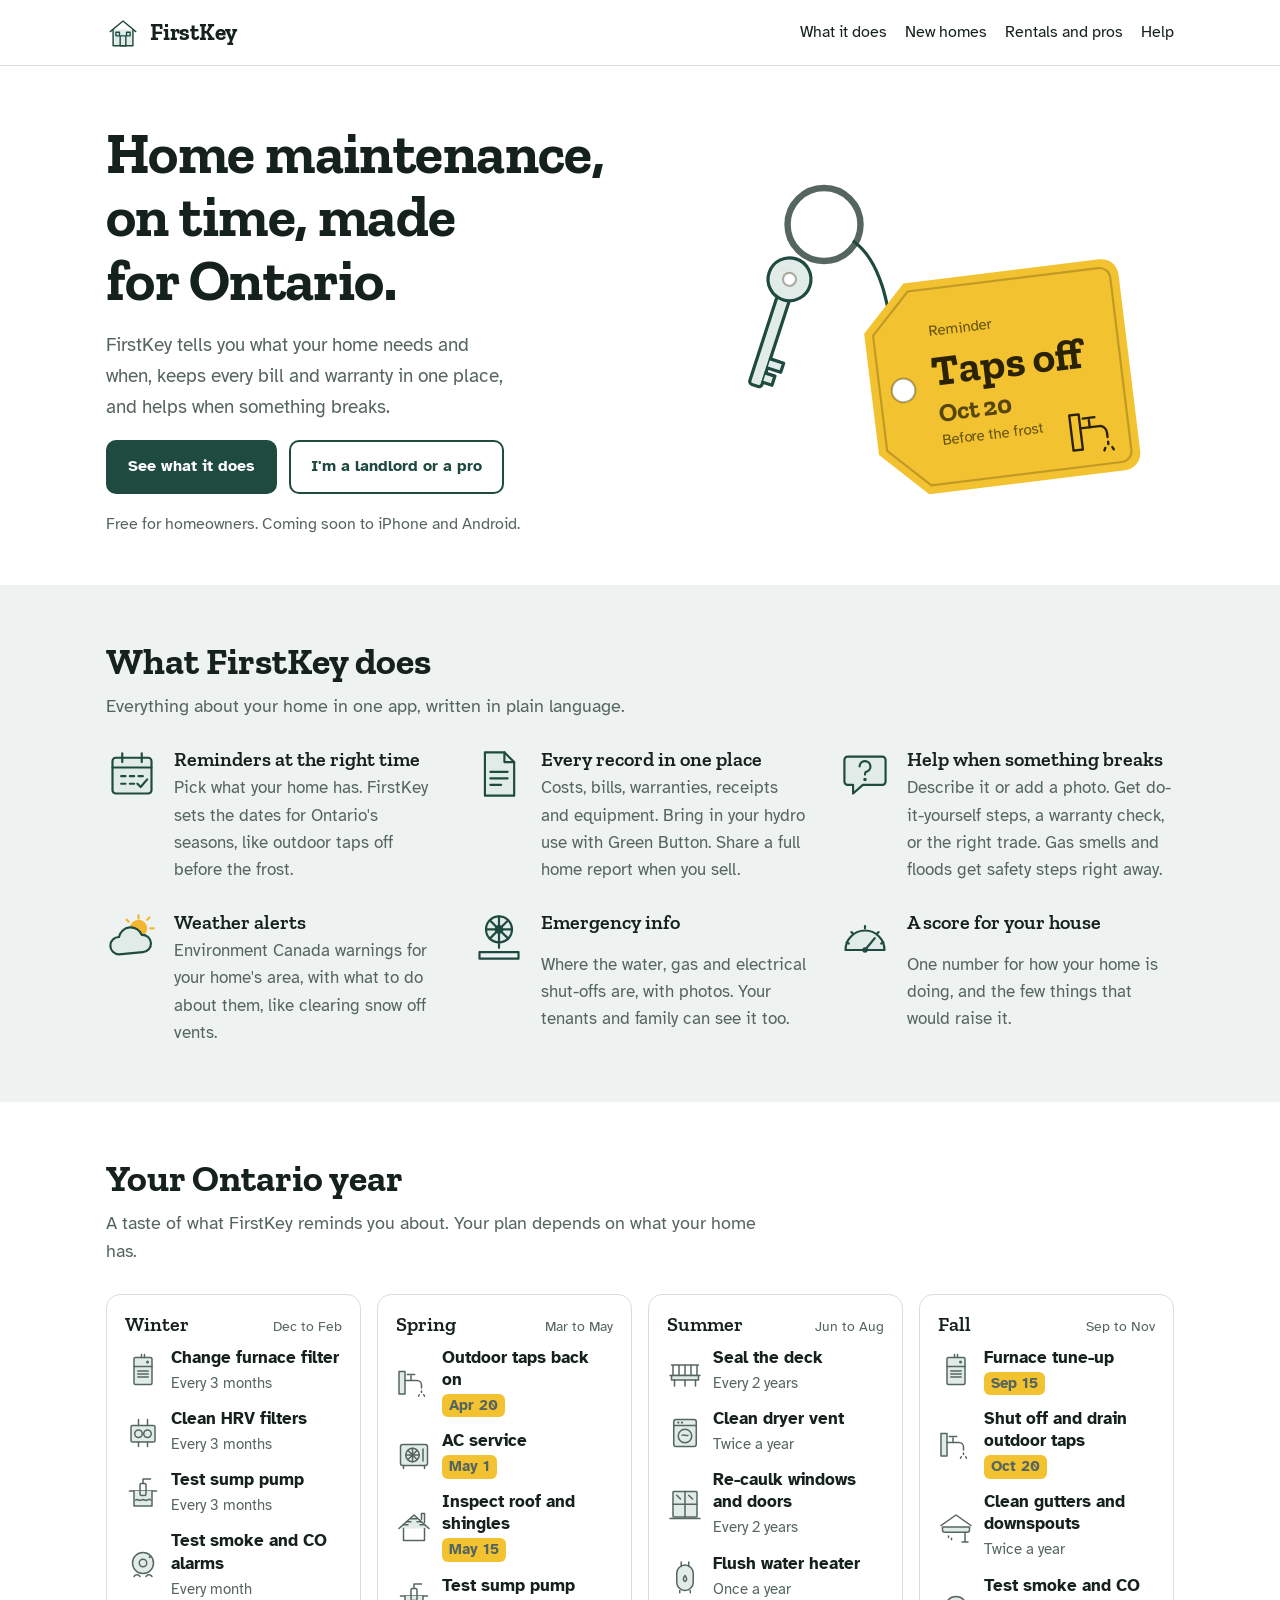
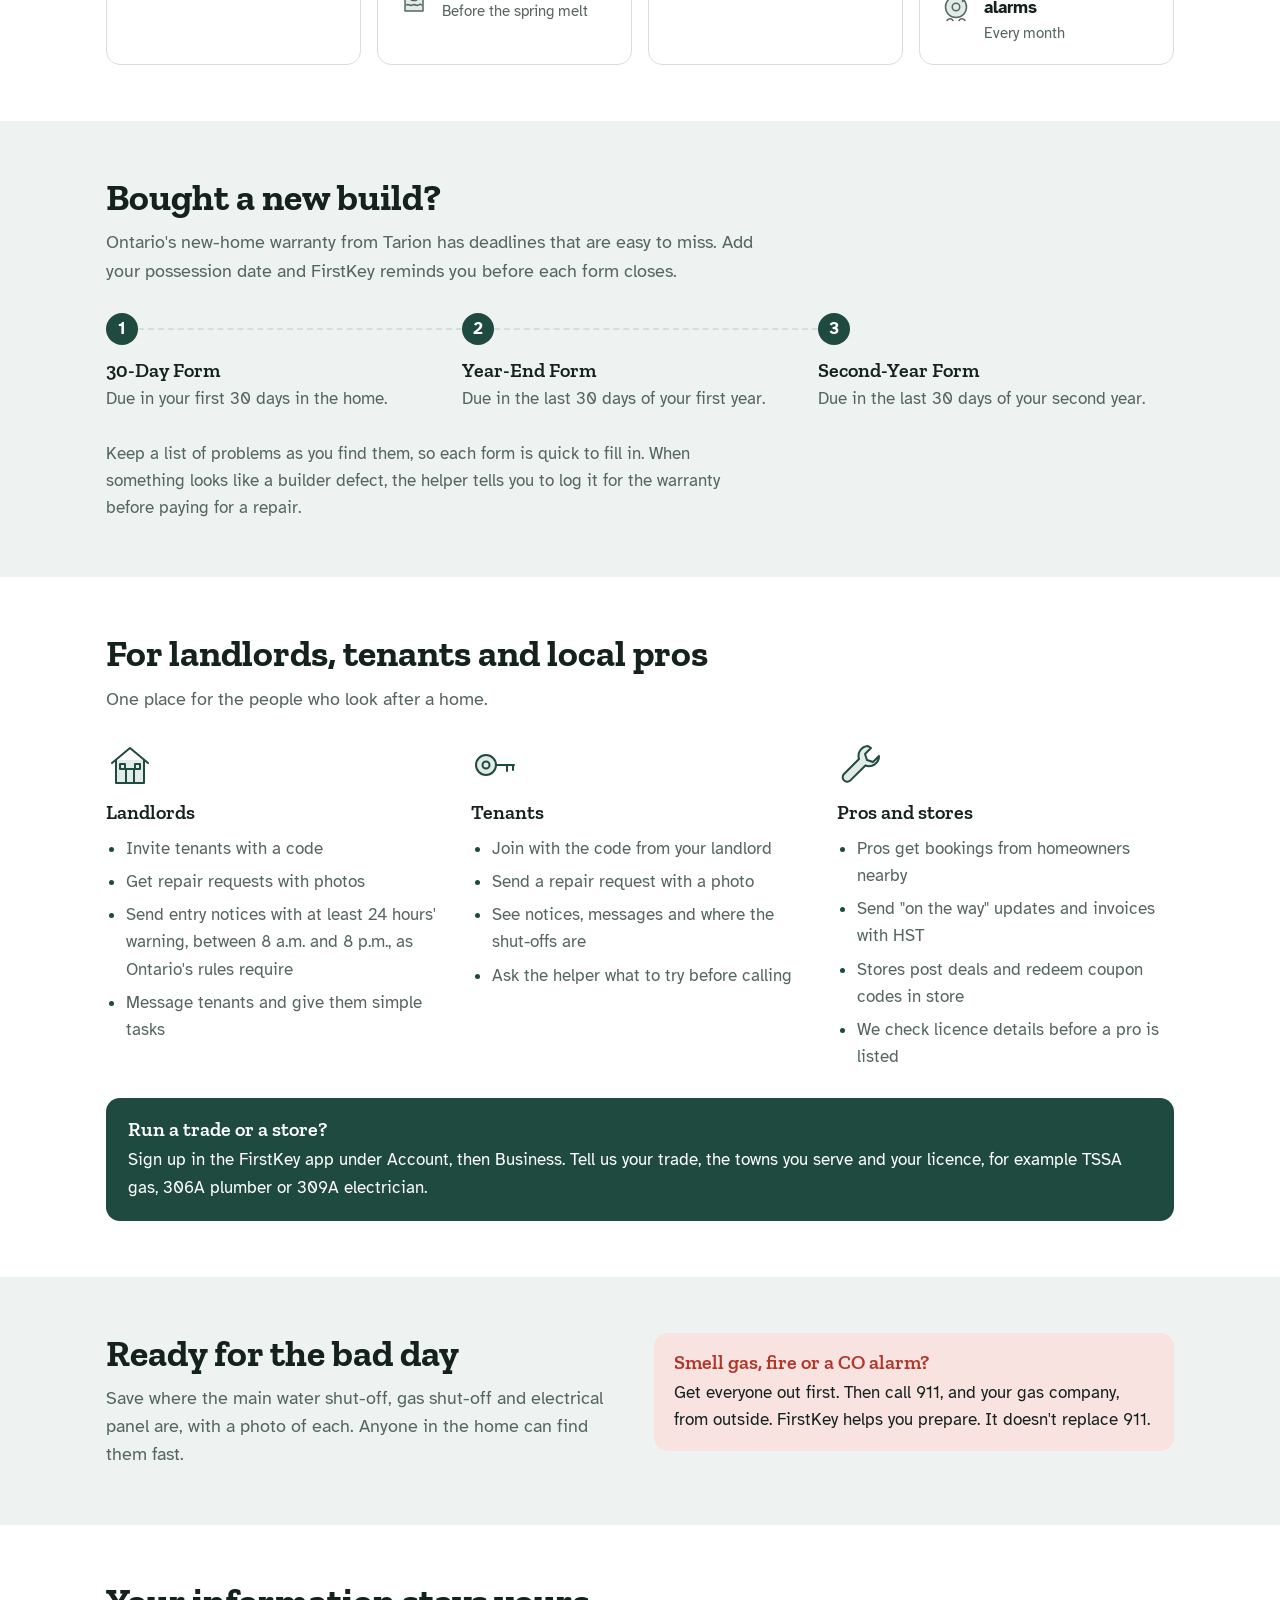
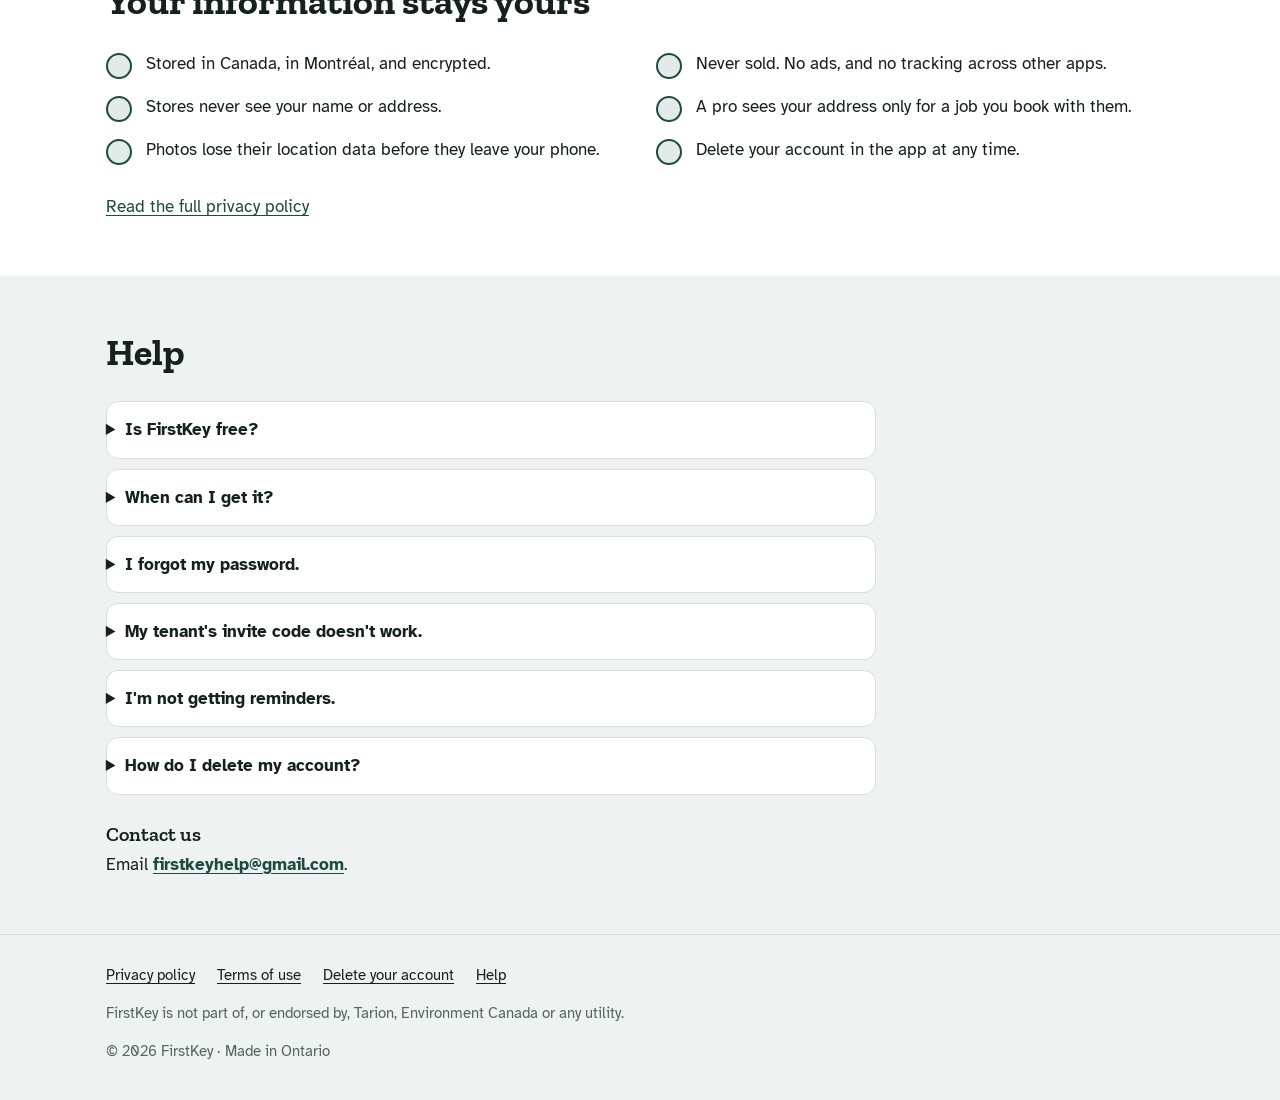
==== index.html @ ac02594d "FirstKey website: home, privacy policy, terms, delete account Co-Authored-By: Claude Opus 5.5 <norep" ====
<!doctype html>
<html lang="en-CA">
<head>
<meta charset="utf-8">
<meta name="viewport" content="width=device-width, initial-scale=1, viewport-fit=cover">
<title>FirstKey</title>
<meta name="description" content="FirstKey reminds Ontario homeowners what their home needs and when, keeps every record in one place, and helps when something breaks. Free for homeowners.">
<link rel="preconnect" href="https://fonts.googleapis.com">
<link rel="preconnect" href="https://fonts.gstatic.com" crossorigin>
<link rel="stylesheet" href="https://fonts.googleapis.com/css2?family=Atkinson+Hyperlegible:wght@400;700&family=Zilla+Slab:wght@500;600;700&display=swap">
<link rel="stylesheet" href="site.css">
<style>
  /* Home page only. */
  .hero .wrap { display: grid; grid-template-columns: minmax(0, 1.1fr) minmax(0, 0.9fr); gap: 32px; align-items: center; padding-block: 56px 48px; }
  .hero .lead { display: grid; gap: 18px; }
  .hero p.sub { font-size: 1.2rem; color: var(--muted); max-width: 34ch; }
  .hero .ctas { display: flex; flex-wrap: wrap; gap: 12px; }
  .hero .soon { color: var(--muted); font-size: 0.98rem; }
  .tag-art { width: 100%; max-width: 440px; justify-self: center; height: auto; }
  .tag-art .tag { fill: var(--tag); }
  .tag-art .tag-edge { fill: none; stroke: var(--tag-ink); stroke-opacity: 0.25; stroke-width: 2; }
  .tag-art .hole { fill: var(--paper); stroke: var(--tag-ink); stroke-opacity: 0.35; stroke-width: 2; }
  .tag-art .cord { fill: none; stroke: var(--spruce); stroke-width: 3; stroke-linecap: round; }
  .tag-art .ring { fill: none; stroke: var(--muted); stroke-width: 6; }
  .tag-art .key { fill: var(--spruce-soft); stroke: var(--spruce); stroke-width: 3; stroke-linejoin: round; stroke-linecap: round; }
  .tag-art .big { font-family: var(--display); font-weight: 700; font-size: 40px; fill: var(--tag-ink); }
  .tag-art .small { font-family: var(--display); font-weight: 700; font-size: 24px; fill: var(--tag-ink); fill-opacity: 0.78; }
  .tag-art .mini { font-family: var(--body); font-size: 14px; fill: var(--tag-ink); fill-opacity: 0.7; }
  .tag-art .tap * { fill: none; stroke: var(--tag-ink); stroke-width: 2; stroke-linecap: round; stroke-linejoin: round; }
  @media (prefers-reduced-motion: no-preference) {
    .tag-art .swing { transform-origin: 96px 62px; animation: swing 2.4s ease-out 0.2s 1 both; }
    @keyframes swing { 0% { transform: rotate(-9deg); } 35% { transform: rotate(5deg); } 65% { transform: rotate(-2deg); } 100% { transform: rotate(0deg); } }
  }

  section { scroll-margin-top: 12px; }
  .band { background: var(--mist); }
  .block { padding-block: 56px; display: grid; gap: 28px; }
  .block > header { display: grid; gap: 10px; max-width: 60ch; }
  .block > header p { color: var(--muted); font-size: 1.1rem; }

  .features { display: grid; grid-template-columns: repeat(3, minmax(0, 1fr)); gap: 28px 32px; }
  .feature { display: grid; grid-template-columns: 52px minmax(0, 1fr); gap: 4px 16px; align-items: start; }
  .feature .draw { width: 52px; height: 52px; grid-row: span 2; }
  .feature p { color: var(--muted); }

  .seasons { display: grid; grid-template-columns: repeat(4, minmax(0, 1fr)); gap: 16px; }
  .season { background: var(--paper); border: 1px solid var(--line); border-radius: 14px; padding: 18px; display: grid; gap: 12px; align-content: start; }
  .season h3 { display: flex; align-items: baseline; justify-content: space-between; gap: 8px; }
  .season h3 small { font-family: var(--body); font-weight: 400; font-size: 0.85rem; color: var(--muted); }
  .season ul { list-style: none; margin: 0; padding: 0; display: grid; gap: 12px; }
  .season li { display: grid; grid-template-columns: 36px minmax(0, 1fr); gap: 10px; align-items: center; }
  .season li .draw { width: 36px; height: 36px; }
  .season li b { display: block; font-weight: 700; line-height: 1.3; }
  .season li span { color: var(--muted); font-size: 0.92rem; }
  .when { display: inline-block; background: var(--tag); color: var(--tag-ink); border-radius: 6px; padding: 0 7px; font-weight: 700; font-size: 0.85rem; }

  .tarion { list-style: none; margin: 0; padding: 0; display: grid; grid-template-columns: repeat(3, minmax(0, 1fr)); gap: 0; counter-reset: form; }
  .tarion li { position: relative; padding: 46px 18px 0 0; display: grid; gap: 4px; counter-increment: form; }
  .tarion li::before { content: counter(form); position: absolute; top: 0; left: 0; width: 32px; height: 32px; border-radius: 50%; background: var(--spruce); color: var(--on-spruce); display: grid; place-items: center; font-weight: 700; z-index: 1; }
  .tarion li::after { content: ""; position: absolute; top: 15px; left: 32px; right: 0; border-top: 2px dashed var(--line); }
  .tarion li:last-child::after { display: none; }
  .tarion p { color: var(--muted); }

  .split { display: grid; grid-template-columns: repeat(3, minmax(0, 1fr)); gap: 28px; }
  .who { display: grid; gap: 12px; align-content: start; }
  .who .draw { width: 48px; height: 48px; }
  .who ul { margin: 0; padding-left: 1.2em; display: grid; gap: 6px; color: var(--muted); }
  .who li::marker { color: var(--spruce); }
  .join { background: var(--spruce); color: var(--on-spruce); border-radius: 14px; padding: 20px 22px; display: grid; gap: 6px; }
  .join h3 { color: var(--on-spruce); }

  .sos { display: grid; grid-template-columns: minmax(0, 1fr) minmax(0, 1fr); gap: 28px; align-items: start; }
  .sos .alert { background: var(--alert-soft); border-radius: 14px; padding: 18px 20px; display: grid; gap: 6px; }
  .sos .alert h3 { color: var(--alert); }

  .promise { list-style: none; margin: 0; padding: 0; display: grid; grid-template-columns: repeat(2, minmax(0, 1fr)); gap: 14px 32px; }
  .promise li { display: grid; grid-template-columns: 28px minmax(0, 1fr); gap: 12px; align-items: start; }
  .promise li::before { content: ""; width: 22px; height: 22px; margin-top: 3px; border-radius: 50%; background: var(--spruce-soft); border: 2px solid var(--spruce);
    -webkit-mask: none; box-shadow: inset 0 0 0 4px var(--spruce-soft); }

  .faq { display: grid; gap: 10px; max-width: 70ch; }
  .faq details { border: 1px solid var(--line); border-radius: 12px; background: var(--paper); padding: 0 18px; }
  .faq summary { cursor: pointer; font-weight: 700; padding: 14px 0; list-style-position: outside; }
  .faq details p { padding-bottom: 16px; color: var(--muted); }
  .faq details[open] summary { color: var(--spruce); }

  @media (max-width: 900px) {
    .features, .split { grid-template-columns: repeat(2, minmax(0, 1fr)); }
    .seasons { grid-template-columns: repeat(2, minmax(0, 1fr)); }
  }
  @media (max-width: 680px) {
    .hero .wrap { grid-template-columns: minmax(0, 1fr); padding-block: 36px 32px; }
    .tag-art { max-width: 340px; }
    .features, .split, .seasons, .sos, .promise { grid-template-columns: minmax(0, 1fr); }
    .tarion { grid-template-columns: minmax(0, 1fr); gap: 18px; }
    .tarion li { padding: 0 0 0 48px; min-height: 32px; }
    .tarion li::after { display: none; }
    .block { padding-block: 44px; }
  }
</style>

</head>
<body>
<header class="top">
  <div class="wrap">
    <a class="brand" href="./" aria-label="FirstKey home">
      <span class="draw" data-draw="house"></span><span>FirstKey</span>
    </a>
    <nav class="nav" aria-label="Main">
      <a href="#features">What it does</a>
      <a href="#new-homes">New homes</a>
      <a href="#rentals">Rentals and pros</a>
      <a href="#help">Help</a>
    </nav>
  </div>
</header>

<main>
  <section class="hero">
    <div class="wrap">
      <div class="lead">
        <h1>Home maintenance, on time, made for Ontario.</h1>
        <p class="sub">FirstKey tells you what your home needs and when, keeps every bill and warranty in one place, and helps when something breaks.</p>
        <div class="ctas">
          <a class="btn solid" href="#features">See what it does</a>
          <a class="btn" href="#rentals">I'm a landlord or a pro</a>
        </div>
        <p class="soon">Free for homeowners. Coming soon to iPhone and Android.</p>
      </div>

      <svg class="tag-art" viewBox="0 0 410 320" role="img" aria-label="A yellow key tag on a key ring. It reads: Reminder. Taps off, October 20, before the frost.">
        <circle class="ring" cx="96" cy="62" r="34"/>
        <g class="swing">
          <g transform="translate(70 94) rotate(18)">
            <rect class="key" x="-6" y="38" width="12" height="86" rx="3"/>
            <path class="key" d="M6 96h13v9H6M6 110h9v9H6"/>
            <circle class="key" cx="0" cy="20" r="20"/>
            <circle class="hole" cx="0" cy="20" r="6"/>
          </g>
          <path class="cord" d="M124 78 C160 104 158 176 170 216"/>
          <g transform="translate(128 120) rotate(-7)">
            <path class="tag" d="M0 44 L42 2 H226 a16 16 0 0 1 16 16 V184 a16 16 0 0 1 -16 16 H42 L0 158 Z"/>
            <path class="tag-edge" d="M8 47 L45 10 H224 a10 10 0 0 1 10 10 V182 a10 10 0 0 1 -10 10 H45 L8 155 Z"/>
            <circle class="hole" cx="30" cy="101" r="11"/>
            <text class="mini" x="60" y="54">Reminder</text>
            <text class="big" x="58" y="100">Taps off</text>
            <text class="small" x="60" y="134">Oct 20</text>
            <text class="mini" x="60" y="156">Before the frost</text>
            <g class="tap" transform="translate(176 132) scale(1.1)">
              <rect x="4" y="10" width="8" height="30"/><path d="M12 22h16a6 6 0 0 1 6 6v4"/><path d="M20 22v-6M15 14h10"/><path d="M34 36v2M31 41l-1 2M37 41l1 2"/>
            </g>
          </g>
        </g>
      </svg>
    </div>
  </section>

  <section id="features" class="band">
    <div class="wrap block">
      <header>
        <h2>What FirstKey does</h2>
        <p>Everything about your home in one app, written in plain language.</p>
      </header>
      <div class="features">
        <div class="feature">
          <span class="draw" data-draw="calendar"></span>
          <h3>Reminders at the right time</h3>
          <p>Pick what your home has. FirstKey sets the dates for Ontario's seasons, like outdoor taps off before the frost.</p>
        </div>
        <div class="feature">
          <span class="draw" data-draw="doc"></span>
          <h3>Every record in one place</h3>
          <p>Costs, bills, warranties, receipts and equipment. Bring in your hydro use with Green Button. Share a full home report when you sell.</p>
        </div>
        <div class="feature">
          <span class="draw" data-draw="ask"></span>
          <h3>Help when something breaks</h3>
          <p>Describe it or add a photo. Get do-it-yourself steps, a warranty check, or the right trade. Gas smells and floods get safety steps right away.</p>
        </div>
        <div class="feature">
          <span class="draw" data-draw="weather"></span>
          <h3>Weather alerts</h3>
          <p>Environment Canada warnings for your home's area, with what to do about them, like clearing snow off vents.</p>
        </div>
        <div class="feature">
          <span class="draw" data-draw="valve"></span>
          <h3>Emergency info</h3>
          <p>Where the water, gas and electrical shut-offs are, with photos. Your tenants and family can see it too.</p>
        </div>
        <div class="feature">
          <span class="draw" data-draw="gauge"></span>
          <h3>A score for your house</h3>
          <p>One number for how your home is doing, and the few things that would raise it.</p>
        </div>
      </div>
    </div>
  </section>

  <section id="year">
    <div class="wrap block">
      <header>
        <h2>Your Ontario year</h2>
        <p>A taste of what FirstKey reminds you about. Your plan depends on what your home has.</p>
      </header>
      <div class="seasons">
        <div class="season">
          <h3>Winter <small>Dec to Feb</small></h3>
          <ul>
            <li><span class="draw" data-draw="furnace"></span><div><b>Change furnace filter</b><span>Every 3 months</span></div></li>
            <li><span class="draw" data-draw="hrv"></span><div><b>Clean HRV filters</b><span>Every 3 months</span></div></li>
            <li><span class="draw" data-draw="sump"></span><div><b>Test sump pump</b><span>Every 3 months</span></div></li>
            <li><span class="draw" data-draw="smoke"></span><div><b>Test smoke and CO alarms</b><span>Every month</span></div></li>
          </ul>
        </div>
        <div class="season">
          <h3>Spring <small>Mar to May</small></h3>
          <ul>
            <li><span class="draw" data-draw="taps"></span><div><b>Outdoor taps back on</b><span class="when">Apr 20</span></div></li>
            <li><span class="draw" data-draw="ac"></span><div><b>AC service</b><span class="when">May 1</span></div></li>
            <li><span class="draw" data-draw="roof"></span><div><b>Inspect roof and shingles</b><span class="when">May 15</span></div></li>
            <li><span class="draw" data-draw="sump"></span><div><b>Test sump pump</b><span>Before the spring melt</span></div></li>
          </ul>
        </div>
        <div class="season">
          <h3>Summer <small>Jun to Aug</small></h3>
          <ul>
            <li><span class="draw" data-draw="deck"></span><div><b>Seal the deck</b><span>Every 2 years</span></div></li>
            <li><span class="draw" data-draw="dryer"></span><div><b>Clean dryer vent</b><span>Twice a year</span></div></li>
            <li><span class="draw" data-draw="windows"></span><div><b>Re-caulk windows and doors</b><span>Every 2 years</span></div></li>
            <li><span class="draw" data-draw="heater"></span><div><b>Flush water heater</b><span>Once a year</span></div></li>
          </ul>
        </div>
        <div class="season">
          <h3>Fall <small>Sep to Nov</small></h3>
          <ul>
            <li><span class="draw" data-draw="furnace"></span><div><b>Furnace tune-up</b><span class="when">Sep 15</span></div></li>
            <li><span class="draw" data-draw="taps"></span><div><b>Shut off and drain outdoor taps</b><span class="when">Oct 20</span></div></li>
            <li><span class="draw" data-draw="gutters"></span><div><b>Clean gutters and downspouts</b><span>Twice a year</span></div></li>
            <li><span class="draw" data-draw="smoke"></span><div><b>Test smoke and CO alarms</b><span>Every month</span></div></li>
          </ul>
        </div>
      </div>
    </div>
  </section>

  <section id="new-homes" class="band">
    <div class="wrap block">
      <header>
        <h2>Bought a new build?</h2>
        <p>Ontario's new-home warranty from Tarion has deadlines that are easy to miss. Add your possession date and FirstKey reminds you before each form closes.</p>
      </header>
      <ol class="tarion">
        <li><h3>30-Day Form</h3><p>Due in your first 30 days in the home.</p></li>
        <li><h3>Year-End Form</h3><p>Due in the last 30 days of your first year.</p></li>
        <li><h3>Second-Year Form</h3><p>Due in the last 30 days of your second year.</p></li>
      </ol>
      <p style="color: var(--muted); max-width: 60ch;">Keep a list of problems as you find them, so each form is quick to fill in. When something looks like a builder defect, the helper tells you to log it for the warranty before paying for a repair.</p>
    </div>
  </section>

  <section id="rentals">
    <div class="wrap block">
      <header>
        <h2>For landlords, tenants and local pros</h2>
        <p>One place for the people who look after a home.</p>
      </header>
      <div class="split">
        <div class="who">
          <span class="draw" data-draw="house"></span>
          <h3>Landlords</h3>
          <ul>
            <li>Invite tenants with a code</li>
            <li>Get repair requests with photos</li>
            <li>Send entry notices with at least 24 hours' warning, between 8 a.m. and 8 p.m., as Ontario's rules require</li>
            <li>Message tenants and give them simple tasks</li>
          </ul>
        </div>
        <div class="who">
          <span class="draw" data-draw="key"></span>
          <h3>Tenants</h3>
          <ul>
            <li>Join with the code from your landlord</li>
            <li>Send a repair request with a photo</li>
            <li>See notices, messages and where the shut-offs are</li>
            <li>Ask the helper what to try before calling</li>
          </ul>
        </div>
        <div class="who" id="pros">
          <span class="draw" data-draw="wrench"></span>
          <h3>Pros and stores</h3>
          <ul>
            <li>Pros get bookings from homeowners nearby</li>
            <li>Send "on the way" updates and invoices with HST</li>
            <li>Stores post deals and redeem coupon codes in store</li>
            <li>We check licence details before a pro is listed</li>
          </ul>
        </div>
      </div>
      <div class="join">
        <h3>Run a trade or a store?</h3>
        <p>Sign up in the FirstKey app under Account, then Business. Tell us your trade, the towns you serve and your licence, for example TSSA gas, 306A plumber or 309A electrician.</p>
      </div>
    </div>
  </section>

  <section id="sos" class="band">
    <div class="wrap block">
      <div class="sos">
        <header style="display: grid; gap: 10px;">
          <h2>Ready for the bad day</h2>
          <p style="color: var(--muted); font-size: 1.1rem;">Save where the main water shut-off, gas shut-off and electrical panel are, with a photo of each. Anyone in the home can find them fast.</p>
        </header>
        <div class="alert">
          <h3>Smell gas, fire or a CO alarm?</h3>
          <p>Get everyone out first. Then call 911, and your gas company, from outside. FirstKey helps you prepare. It doesn't replace 911.</p>
        </div>
      </div>
    </div>
  </section>

  <section id="privacy">
    <div class="wrap block">
      <header>
        <h2>Your information stays yours</h2>
      </header>
      <ul class="promise">
        <li><span>Stored in Canada, in Montréal, and encrypted.</span></li>
        <li><span>Never sold. No ads, and no tracking across other apps.</span></li>
        <li><span>Stores never see your name or address.</span></li>
        <li><span>A pro sees your address only for a job you book with them.</span></li>
        <li><span>Photos lose their location data before they leave your phone.</span></li>
        <li><span>Delete your account in the app at any time.</span></li>
      </ul>
      <p><a href="privacy.html">Read the full privacy policy</a></p>
    </div>
  </section>

  <section id="help" class="band">
    <div class="wrap block">
      <header>
        <h2>Help</h2>
      </header>
      <div class="faq">
        <details>
          <summary>Is FirstKey free?</summary>
          <p>Yes, for homeowners. Plans for landlords with several homes and for property managers are coming. You'll always see the price before you pay anything.</p>
        </details>
        <details>
          <summary>When can I get it?</summary>
          <p>FirstKey is coming soon to the App Store and Google Play.</p>
        </details>
        <details>
          <summary>I forgot my password.</summary>
          <p>On the sign-in screen, tap "Forgot password?". We email you a 6-digit code to set a new one.</p>
        </details>
        <details>
          <summary>My tenant's invite code doesn't work.</summary>
          <p>Each code works once. Ask your landlord to send a new invite from the Tenants tab.</p>
        </details>
        <details>
          <summary>I'm not getting reminders.</summary>
          <p>Check that notifications for FirstKey are on in your phone's settings. You can also pick a maintenance day in the app, so reminders come on the day that suits you.</p>
        </details>
        <details>
          <summary>How do I delete my account?</summary>
          <p>In the app, go to Account, then Privacy &amp; security, then Delete my account. <a href="delete-account.html">See what gets deleted</a>.</p>
        </details>
      </div>
      <div style="display: grid; gap: 6px;">
        <h3>Contact us</h3>
        <p id="contact">Email <a class="contact" href="mailto:firstkeyhelp@gmail.com">firstkeyhelp@gmail.com</a>.</p>
      </div>
    </div>
  </section>
</main>

<footer class="foot">
  <div class="wrap">
    <nav aria-label="Site">
      <a href="privacy.html">Privacy policy</a>
      <a href="terms.html">Terms of use</a>
      <a href="delete-account.html">Delete your account</a>
      <a href="#help">Help</a>
    </nav>
    <p>FirstKey is not part of, or endorsed by, Tarion, Environment Canada or any utility.</p>
    <p>© 2026 FirstKey · Made in Ontario</p>
  </div>
</footer>

<script>
  // The app's line drawings, on a 48 by 48 grid. Lines use the text colour; ".f" is the soft fill.
  const D = {
    house: '<path d="M6 22L24 7l18 15"/><path class="f" d="M10 19v23h28V19"/><rect x="20" y="28" width="8" height="14"/><rect x="14" y="23" width="5" height="5"/><rect x="29" y="23" width="5" height="5"/>',
    furnace: '<rect class="f" x="12" y="6" width="24" height="36" rx="2"/><line x1="12" y1="18" x2="36" y2="18"/><path d="M17 24h14M17 28h14M17 32h14"/><path d="M22 6V2M26 6V2"/><circle class="dot" cx="30" cy="12" r="2"/>',
    hrv: '<rect class="f" x="8" y="14" width="32" height="22" rx="2"/><circle cx="18" cy="25" r="5"/><circle cx="30" cy="25" r="5"/><path d="M18 14V6M30 14V6M18 36v6M30 36v6"/>',
    sump: '<path d="M6 20h36"/><path class="f" d="M12 20v20h24V20"/><path d="M14 32c3-2 5 2 8 0s5 2 8 0 3-1 4 0"/><rect x="20" y="10" width="8" height="16" rx="2"/><path d="M24 10V4h10"/>',
    heater: '<rect class="f" x="13" y="8" width="22" height="34" rx="11"/><path d="M19 4v6M29 4v6"/><path d="M24 22c-3 4-3 7 0 8 3-1 3-4 0-8z"/><path d="M17 42v3M31 42v3"/>',
    taps: '<rect class="f" x="4" y="10" width="8" height="30"/><path d="M12 22h16a6 6 0 0 1 6 6v4"/><path d="M20 22v-6M15 14h10"/><path d="M34 36v2M31 41l-1 2M37 41l1 2"/>',
    gutters: '<path d="M4 22L24 8l20 14"/><path class="f" d="M6 24h36v4a3 3 0 0 1-3 3H9a3 3 0 0 1-3-3z"/><path d="M36 31v13M32 44h8"/><path d="M14 36v2M18 39v2"/>',
    dryer: '<rect class="f" x="9" y="6" width="30" height="36" rx="3"/><path d="M9 14h30"/><circle cx="24" cy="28" r="9"/><path d="M20 27c2-2 6 2 8 0"/><circle class="dot" cx="15" cy="10" r="1.5"/><circle class="dot" cx="20" cy="10" r="1.5"/>',
    smoke: '<circle class="f" cx="24" cy="20" r="14"/><circle cx="24" cy="20" r="5"/><path d="M12 38c2-3 6-3 8 0M28 38c2-3 6-3 8 0"/><circle class="dot" cx="33" cy="12" r="1.5"/>',
    ac: '<rect class="f" x="6" y="10" width="36" height="28" rx="3"/><circle cx="22" cy="24" r="9"/><path d="M22 15v18M13 24h18M16 18l12 12M28 18L16 30"/><path d="M36 16v16"/><path d="M10 38v4M38 38v4"/>',
    deck: '<path d="M4 30h40"/><rect class="f" x="6" y="30" width="36" height="6"/><path d="M10 36v8M38 36v8M24 36v8"/><path d="M8 30V16M16 30V16M24 30V16M32 30V16M40 30V16M6 16h36"/>',
    roof: '<path class="f" d="M4 26L24 8l20 18"/><path d="M10 21h6M14 17h6M28 17h6M32 21h6M20 13h8"/><path d="M10 26v16h28V26"/><path d="M34 14V6h4v12"/>',
    windows: '<rect class="f" x="8" y="6" width="32" height="34" rx="1"/><path d="M24 6v34M8 23h32"/><path d="M4 42h40"/><path d="M13 11l5 5M29 11l5 5"/>',
    calendar: '<rect class="f" x="6" y="9" width="36" height="33" rx="3"/><path d="M6 18h36M15 5v8M33 5v8"/><path d="M14 26h4M22 26h4M30 26h4M14 33h4M22 33h4"/><path d="M29 33l3 3 6-7"/>',
    doc: '<path class="f" d="M11 4h18l9 9v31H11z"/><path d="M29 4v9h9"/><path d="M16 22h16M16 28h16M16 34h10"/>',
    ask: '<path class="f" d="M8 8h32a3 3 0 0 1 3 3v20a3 3 0 0 1-3 3H22l-9 8v-8H8a3 3 0 0 1-3-3V11a3 3 0 0 1 3-3z"/><path d="M19 17a5 5 0 1 1 6 5c-1 .4-1 1-1 2.5"/><circle class="dot" cx="24" cy="29" r="1.6"/>',
    weather: '<circle class="sun" cx="30" cy="16" r="7"/><path class="ray" d="M30 4v3M41 16h3M38 8l2-2M19 8l2 2"/><path class="f" transform="translate(-2 4)" d="M14 36a8 8 0 0 1 0-16 11 11 0 0 1 21-2 8 8 0 0 1 1 16z"/>',
    valve: '<circle class="f" cx="24" cy="17" r="12"/><path d="M24 5v24M12 17h24M15.5 8.5l17 17M32.5 8.5l-17 17"/><circle cx="24" cy="17" r="3"/><path d="M24 29v5M6 38h36M6 44h36M6 38v6M42 38v6"/>',
    gauge: '<path class="f" d="M6 36a18 18 0 0 1 36 0z"/><path d="M24 36l9-11"/><circle class="dot" cx="24" cy="36" r="2.5"/><path d="M9 30l-2-1M39 30l2-1M13 21l-1.5-1.5M35 21l1.5-1.5M24 16v-2"/>',
    key: '<circle class="f" cx="15" cy="24" r="10"/><circle cx="15" cy="24" r="3.5"/><path d="M25 24h18M36 24v6M42 24v5"/>',
    wrench: '<path class="f" d="M31 5a10 10 0 0 0-9 13L7 33a4.5 4.5 0 0 0 6.4 6.4L28.4 24.5A10 10 0 0 0 42 15l-6 6-6-2-2-6 6-6z"/>'
  };
  document.querySelectorAll('[data-draw]').forEach((el) => {
    const d = D[el.dataset.draw];
    if (d) el.innerHTML = '<svg viewBox="0 0 48 48" aria-hidden="true" focusable="false">' + d + '</svg>';
  });
</script>

</body>
</html>
---- site.css ----
/* FirstKey website. Colours match the app: spruce green, mist, and key-tag yellow on white.
   Layout: one calm column of bands; the yellow key tag in the hero is the only loud thing. */
:root {
  --paper: #ffffff;
  --mist: #eef2f0;
  --ink: #15211d;
  --muted: #55655f;
  --line: #d6dfdb;
  --spruce: #1f4a3f;
  --spruce-soft: #e1ece8;
  --on-spruce: #ffffff;
  --tag: #f2c230;
  --tag-ink: #2a2200;
  --alert: #b3362b;
  --alert-soft: #f8e3e0;
  --sun: #f2b630;
  --display: "Zilla Slab", "Rockwell", "Roboto Slab", Georgia, serif;
  --body: "Atkinson Hyperlegible", "Segoe UI", system-ui, -apple-system, sans-serif;
}
@media (prefers-color-scheme: dark) {
  :root:not([data-theme="light"]) {
    --paper: #0f1715; --mist: #17221f; --ink: #e7efec; --muted: #9fb1aa; --line: #2a3a35;
    --spruce: #7cc4ad; --spruce-soft: #1d332c; --on-spruce: #0f1715; --tag: #f2c230; --tag-ink: #2a2200;
    --alert: #ff8a7d; --alert-soft: #3a1e1b; --sun: #f2b630;
    color-scheme: dark;
  }
}
:root[data-theme="dark"] {
  --paper: #0f1715; --mist: #17221f; --ink: #e7efec; --muted: #9fb1aa; --line: #2a3a35;
  --spruce: #7cc4ad; --spruce-soft: #1d332c; --on-spruce: #0f1715; --tag: #f2c230; --tag-ink: #2a2200;
  --alert: #ff8a7d; --alert-soft: #3a1e1b; --sun: #f2b630;
  color-scheme: dark;
}

* { box-sizing: border-box; }
html { -webkit-text-size-adjust: 100%; scroll-behavior: smooth; }
@media (prefers-reduced-motion: reduce) { html { scroll-behavior: auto; } }
body {
  margin: 0;
  background: var(--paper);
  color: var(--ink);
  font-family: var(--body);
  font-size: 1.0625rem;
  line-height: 1.6;
}
a { color: var(--spruce); text-underline-offset: 0.18em; }
a:hover { text-decoration-thickness: 2px; }
:focus-visible { outline: 3px solid var(--tag); outline-offset: 3px; border-radius: 4px; }
h1, h2, h3 { font-family: var(--display); line-height: 1.1; text-wrap: balance; margin: 0; color: var(--ink); }
h1 { font-size: clamp(2.3rem, 5.2vw, 3.6rem); font-weight: 700; letter-spacing: -0.01em; }
h2 { font-size: clamp(1.7rem, 3.4vw, 2.35rem); font-weight: 700; }
h3 { font-size: 1.25rem; font-weight: 600; }
p { margin: 0; }

.wrap {
  width: 100%;
  max-width: 1100px;
  margin: 0 auto;
  padding-left: max(16px, env(safe-area-inset-left, 0px));
  padding-right: max(16px, env(safe-area-inset-right, 0px));
}

/* ---------- Header and footer ---------- */
.top { border-bottom: 1px solid var(--line); background: var(--paper); }
.top .wrap { display: flex; align-items: center; justify-content: space-between; gap: 16px; padding-block: 14px; flex-wrap: wrap; }
.brand { display: inline-flex; align-items: center; gap: 10px; text-decoration: none; color: var(--ink); }
.brand .draw { width: 34px; height: 34px; color: var(--spruce); }
.brand span { font-family: var(--display); font-weight: 700; font-size: 1.45rem; letter-spacing: -0.01em; }
.nav { display: flex; gap: 6px 18px; flex-wrap: wrap; font-size: 0.98rem; }
.nav a { color: var(--ink); text-decoration: none; padding: 4px 0; }
.nav a:hover { color: var(--spruce); text-decoration: underline; }

.foot { border-top: 1px solid var(--line); background: var(--mist); color: var(--muted); font-size: 0.95rem; }
.foot .wrap { display: grid; gap: 14px; padding-block: 28px 36px; }
.foot nav { display: flex; flex-wrap: wrap; gap: 8px 22px; }
.foot a { color: var(--ink); }

/* ---------- Drawings (the app's own line drawings) ---------- */
.draw { display: inline-flex; color: var(--spruce); flex: none; }
.draw svg { width: 100%; height: 100%; }
.draw svg * { fill: none; stroke: currentColor; stroke-width: 2; stroke-linecap: round; stroke-linejoin: round; }
.draw svg .f { fill: var(--spruce-soft); }
.draw svg .dot { fill: currentColor; stroke: none; }
.draw svg .sun { fill: var(--sun); stroke: var(--sun); }
.draw svg .ray { stroke: var(--sun); }

/* ---------- Buttons ---------- */
.btn {
  display: inline-flex; align-items: center; justify-content: center; gap: 8px;
  padding: 12px 20px; border-radius: 10px; font-weight: 700; font-size: 1rem; text-decoration: none;
  border: 2px solid var(--spruce); color: var(--spruce); background: transparent; font-family: var(--body);
}
.btn.solid { background: var(--spruce); color: var(--on-spruce); }
.btn:hover { filter: brightness(1.06); text-decoration: none; }

/* ---------- Legal pages ---------- */
.doc { padding-block: 40px 64px; }
.doc article { max-width: 70ch; display: grid; gap: 14px; }
.doc .updated { color: var(--muted); }
.doc h1 { font-size: clamp(2rem, 4.4vw, 2.8rem); }
.doc h2 { font-size: 1.45rem; margin-top: 22px; }
.doc ul, .doc ol { margin: 0; padding-left: 1.3em; display: grid; gap: 6px; }
.doc li::marker { color: var(--spruce); }
.doc .note { background: var(--mist); border-left: 4px solid var(--spruce); padding: 14px 16px; border-radius: 0 10px 10px 0; }
.doc .warn { background: var(--alert-soft); border-left-color: var(--alert); }
.doc table { border-collapse: collapse; width: 100%; font-size: 0.98rem; }
.doc th, .doc td { text-align: left; vertical-align: top; padding: 10px 12px; border-bottom: 1px solid var(--line); }
.doc th { font-weight: 700; background: var(--mist); }
.scroll-x { overflow-x: auto; }
.contact { font-weight: 700; user-select: all; }
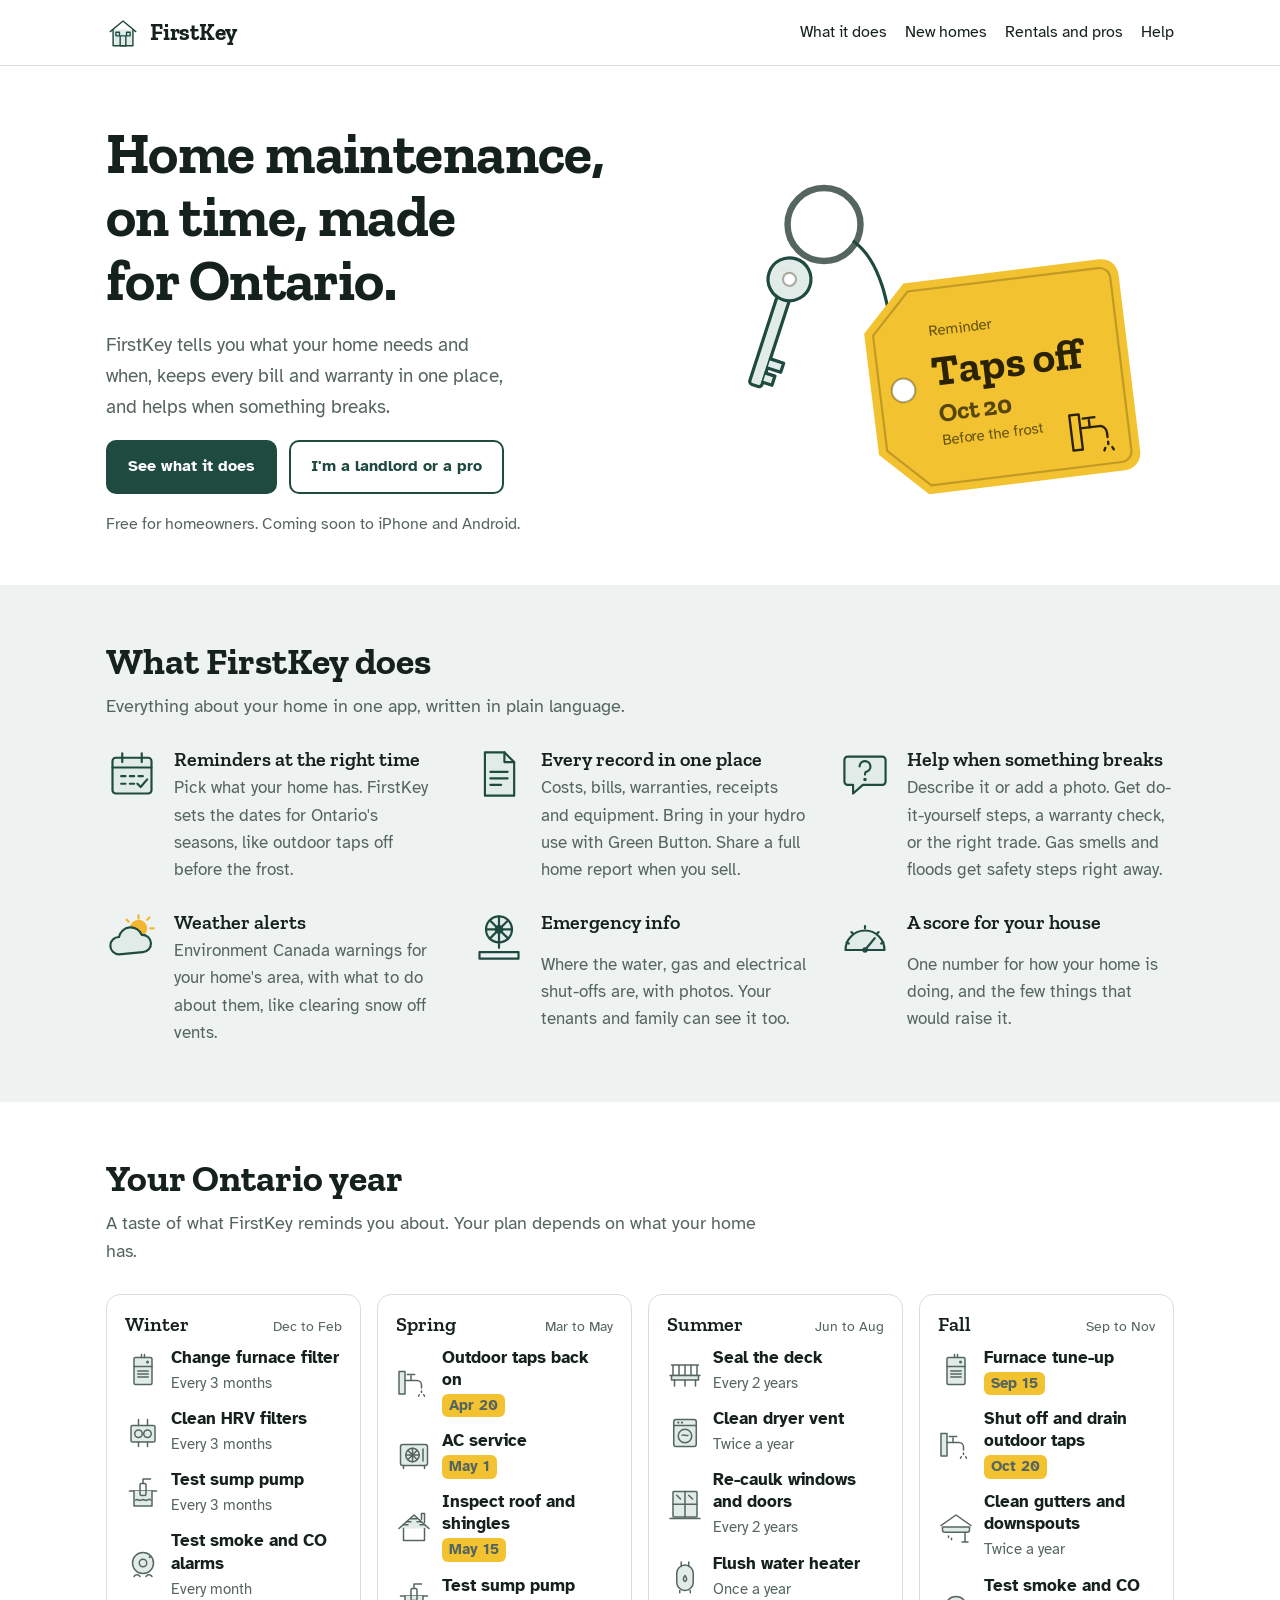
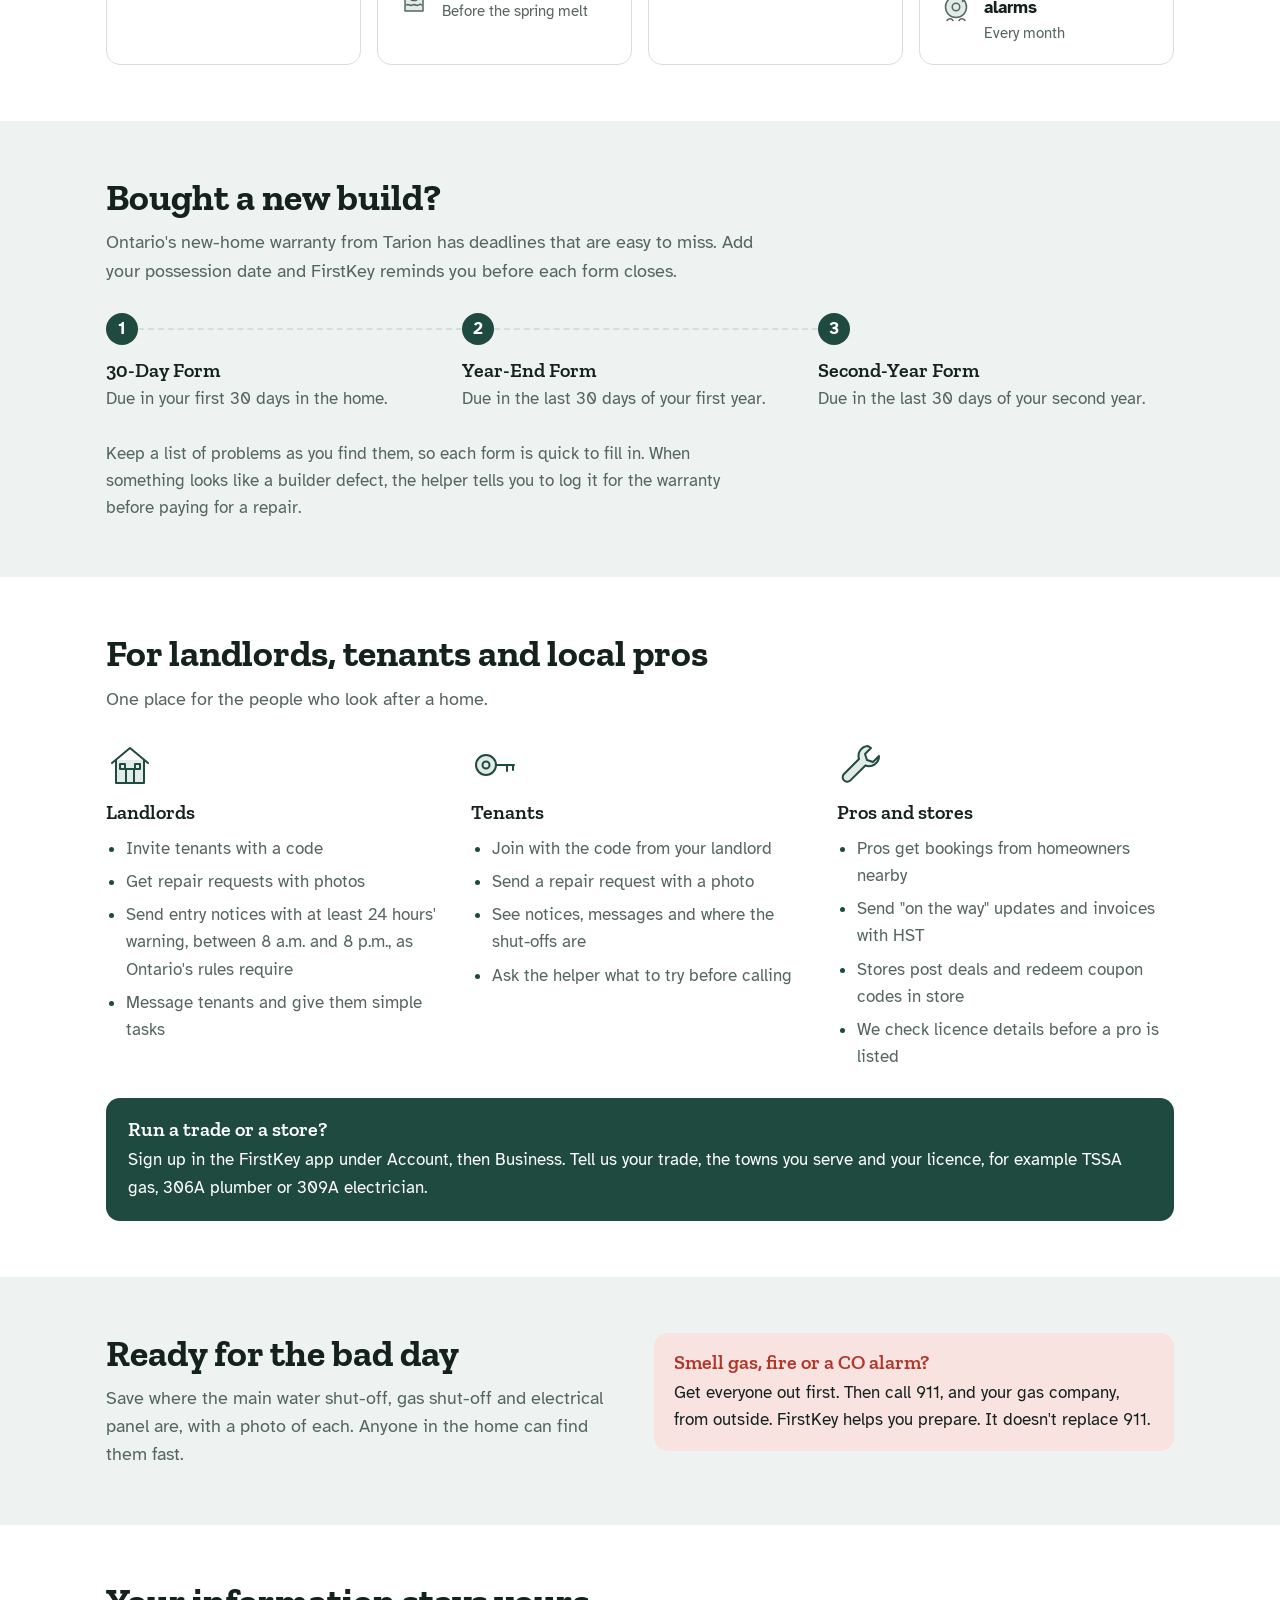
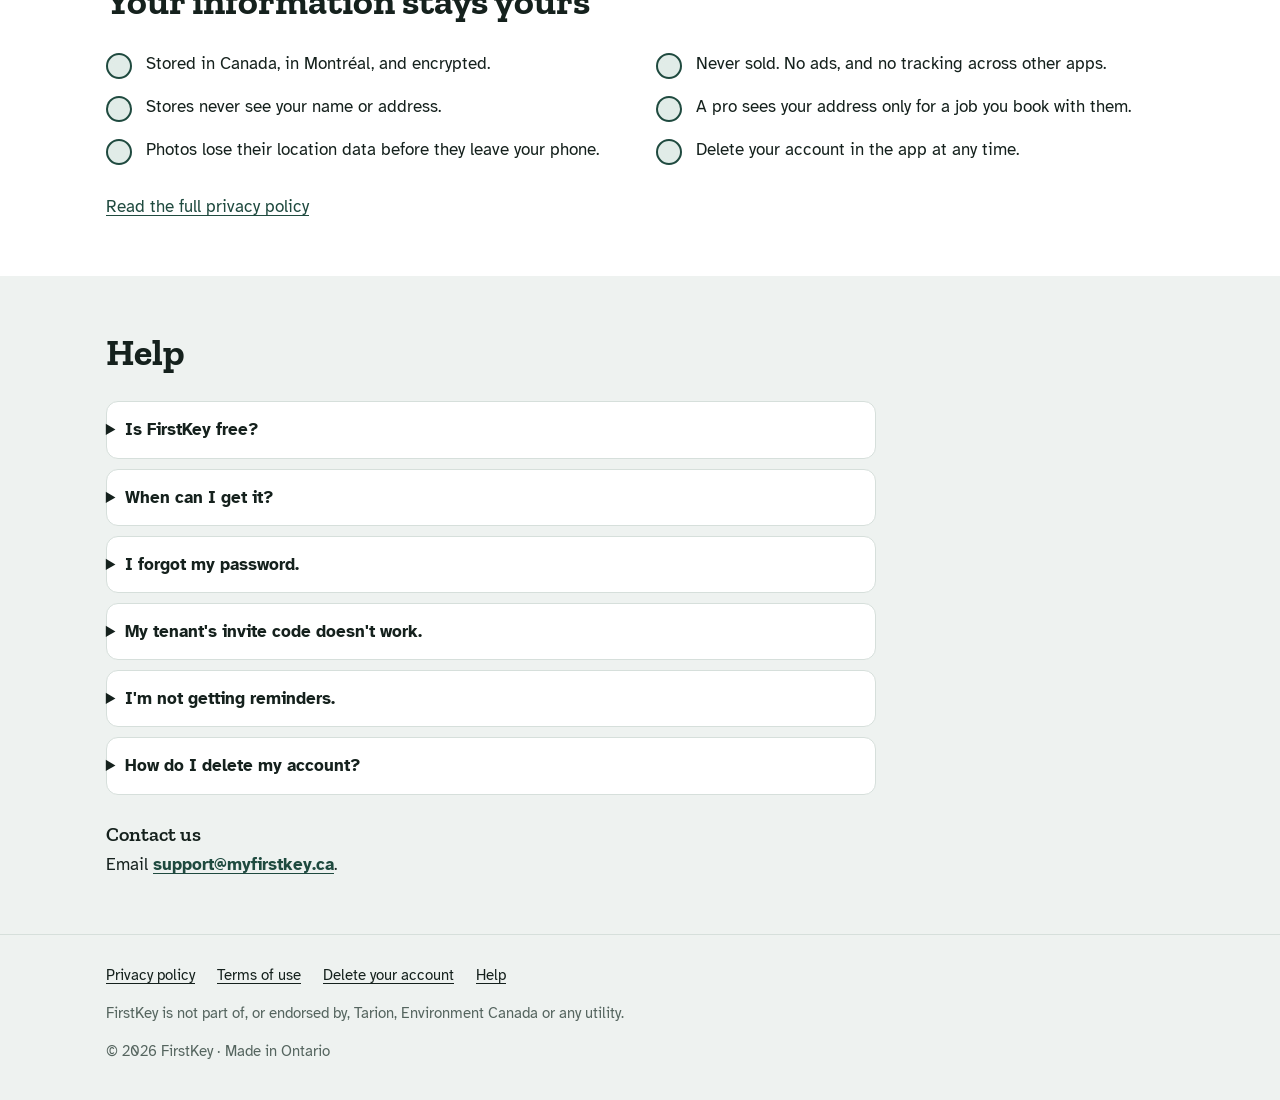
==== commit 2cae2cf2: "Support email: support@myfirstkey.ca Co-Authored-By: Claude Opus 5.5 <noreply@anthropic.com> Claude-" ====
--- a/index.html
+++ b/index.html
@@ -368,7 +368,7 @@
       </div>
       <div style="display: grid; gap: 6px;">
         <h3>Contact us</h3>
-        <p id="contact">Email <a class="contact" href="mailto:firstkeyhelp@gmail.com">firstkeyhelp@gmail.com</a>.</p>
+        <p id="contact">Email <a class="contact" href="mailto:support@myfirstkey.ca">support@myfirstkey.ca</a>.</p>
       </div>
     </div>
   </section>
